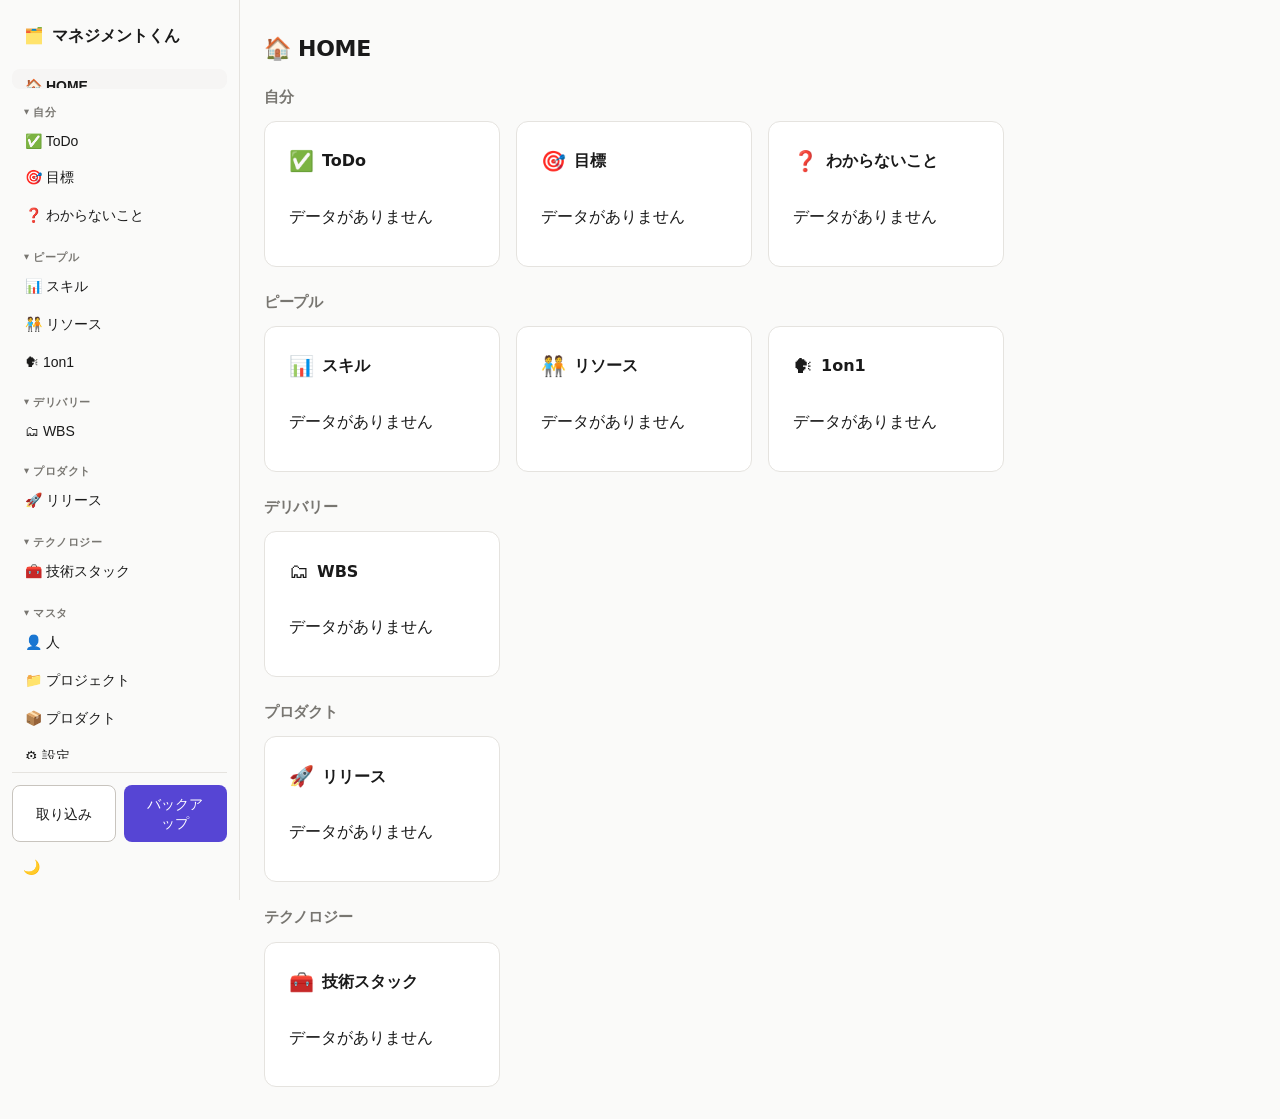
==== index.html @ 67e4baac "[product] リリース／ロードマップ台帳モジュールを追加する（Issue #84） - modules/releases（logic/view 分割）: Product マスタと紐づくリリース履" ====
<!DOCTYPE html>
<html lang="ja">
<head>
<meta charset="UTF-8">
<meta name="viewport" content="width=device-width, initial-scale=1.0">
<title>マネジメントくん</title>
<link rel="stylesheet" href="shared/design.css">
</head>
<body>

<!-- サイドバー構成（Issue #34）。ゾーン見出し＋配下モジュールを縦積みし、モジュール増加に
     縦方向で耐える。狭幅（≤768px）ではサイドバーをドロワー化し、topbar のメニューで開閉する。 -->
<div class="mk-app">
  <div class="mk-sidebar-overlay" id="mk-sidebar-overlay"></div>
  <aside class="mk-sidebar" id="mk-sidebar">
    <div class="mk-brand"><span class="mk-logo">🗂️</span>マネジメントくん</div>
    <nav class="mk-nav" id="mk-nav"></nav>
    <div class="mk-actions">
      <div class="mk-actions-data">
        <button class="btn btn-secondary" id="btn-import">取り込み</button>
        <button class="btn btn-primary" id="btn-export">バックアップ</button>
      </div>
      <button class="btn btn-ghost" id="btn-theme" title="テーマ切替">🌙</button>
    </div>
  </aside>
  <div class="mk-content">
    <header class="mk-topbar">
      <button class="mk-hamburger" id="btn-menu" aria-label="メニュー" aria-expanded="false">☰</button>
      <div class="mk-brand"><span class="mk-logo">🗂️</span>マネジメントくん</div>
    </header>
    <main class="mk-main" id="mk-main"></main>
  </div>
</div>

<!-- 配布プロファイル（マネージャ用・全部入り）。どのゾーン/モジュールを積むかを宣言する。
     シェル（shared/shell.js）は window.MK_CONFIG を読んで描画するため、エントリを足しても
     シェル本体の改修は不要（spec §1.5）。 -->
<script>
window.MK_CONFIG = {
  profile: "manager",
  // スコープ次元（§3.7）: 「その中に入って作業する対象」になれるマスタを宣言的に列挙する。
  // コードは "project" を決め打ちしない（§3.7.6 / CONVENTIONS §3）。
  dimensions: [
    { dim: "project", label: "プロジェクト", master: "projects" },
    // Product 次元（Issue #54）。master は既存の products マスタ（shared/products.js）に
    // 汎用解決される。scoped モジュールは追加時に実体化する（YAGNI・§3.7.6）。
    { dim: "product", label: "プロダクト", master: "products" },
  ],
  zones: [
    { label: "自分", modules: ["todo", "goals", "questions"] },
    { label: "ピープル", modules: ["skills", "resource", "oneonone"] },
    { label: "デリバリー", modules: ["wbs"] },
    { label: "プロダクト", modules: ["releases"] },
    { label: "テクノロジー", modules: ["techstack"] },
  ],
  // マスタ（人・プロジェクト）はゾーン配下ではなく、settings と同列の「シェルレベル管理
  // グループ」として独立させる（spec §3.6 / Issue #46）。プロジェクトは wbs だけでなく
  // workload からも参照される横断マスタ（§4.6）のため、特定ゾーンの持ち物にしない。
  masters: [
    { view: "master-people", label: "👤 人" },
    { view: "master-projects", label: "📁 プロジェクト" },
    { view: "master-products", label: "📦 プロダクト" },
  ],
};
</script>

<!-- 共有資産（classic script・window.MK 名前空間。spec §3.3） -->
<script src="shared/core.js"></script>
<script src="shared/store.js"></script>
<script src="shared/scope.js"></script>
<script src="shared/io.js"></script>
<script src="shared/people.js"></script>
<script src="shared/projects.js"></script>
<script src="shared/products.js"></script>
<script src="shared/allocations.js"></script>
<script src="shared/demands.js"></script>
<script src="shared/ui.js"></script>
<script src="shared/sample.js"></script>
<!-- モジュール（logic → view の順で読み込む。CONVENTIONS §1） -->
<script src="modules/todo/logic.js"></script>
<script src="modules/todo/view.js"></script>
<script src="modules/goals/logic.js"></script>
<script src="modules/goals/view.js"></script>
<script src="modules/questions/logic.js"></script>
<script src="modules/questions/view.js"></script>
<script src="modules/wbs/logic.js"></script>
<script src="modules/wbs/view.js"></script>
<script src="modules/skills/logic.js"></script>
<script src="modules/skills/view.js"></script>
<script src="modules/workload/logic.js"></script>
<script src="modules/workload/view.js"></script>
<script src="modules/resource/logic.js"></script>
<script src="modules/resource/view.js"></script>
<script src="modules/oneonone/logic.js"></script>
<script src="modules/oneonone/view.js"></script>
<script src="modules/techstack/logic.js"></script>
<script src="modules/techstack/view.js"></script>
<script src="modules/releases/logic.js"></script>
<script src="modules/releases/view.js"></script>

<!-- シェル（ブートストラップ・ルーター。プロファイル非依存） -->
<script src="shared/shell.js"></script>
</body>
</html>
---- shared/design.css ----
/* マネジメントくん 共通デザイン — DESIGN.md（Notion風）トークン + コンポーネント spec §6 */

:root {
  /* Brand & Primary */
  --color-primary: #5645d4;
  --color-primary-pressed: #4534b3;
  --color-on-primary: #ffffff;
  --color-brand-navy: #0a1530;
  --color-link-blue: #0075de;

  /* Card tints */
  --tint-peach: #ffe8d4;
  --tint-rose: #fde0ec;
  --tint-mint: #d9f3e1;
  --tint-lavender: #e6e0f5;
  --tint-sky: #dcecfa;
  --tint-yellow: #fef7d6;

  /* Surface */
  --color-canvas: #ffffff;
  --color-surface: #f6f5f4;
  --color-surface-soft: #fafaf9;
  --color-hairline: #e5e3df;
  --color-hairline-strong: #c8c4be;

  /* Text */
  --color-ink-deep: #000000;
  --color-ink: #1a1a1a;
  --color-charcoal: #37352f;
  --color-slate: #5d5b54;
  --color-steel: #787671;
  --color-muted: #bbb8b1;

  /* Semantic */
  --color-success: #1aae39;
  --color-warning: #dd5b00;
  --color-error: #e03131;

  /* Rounded */
  --rounded-sm: 6px;
  --rounded-md: 8px;
  --rounded-lg: 12px;
  --rounded-full: 9999px;

  /* Spacing */
  --space-xxs: 4px;
  --space-xs: 8px;
  --space-sm: 12px;
  --space-md: 16px;
  --space-lg: 20px;
  --space-xl: 24px;
  --space-xxl: 32px;

  /* Font: 外部依存ゼロのためシステムスタックで代替（spec §6.2） */
  --font-sans: Inter, -apple-system, system-ui, "Segoe UI", "Hiragino Kaku Gothic ProN", Meiryo, sans-serif;
}

* { box-sizing: border-box; }

body {
  margin: 0;
  font-family: var(--font-sans);
  font-size: 16px;
  line-height: 1.55;
  color: var(--color-ink);
  background: var(--color-surface-soft);
}

h1, h2, h3, h4 { font-weight: 600; letter-spacing: -0.3px; color: var(--color-ink); }
h3 { font-size: 18px; margin: 0; }
a { color: var(--color-link-blue); }

/* ---- レイアウト（サイドバー構成。Issue #34）---- */
.mk-app { display: flex; align-items: flex-start; min-height: 100vh; }
.mk-brand { font-weight: 600; font-size: 16px; white-space: nowrap; }
.mk-brand .mk-logo { margin-right: var(--space-xs); }

/* サイドバー: ブランド → ナビ（縦積み・伸縮） → アクション（下部固定）。デスクトップは常時表示。 */
.mk-sidebar {
  position: sticky; top: 0; z-index: 20; flex: 0 0 240px; width: 240px;
  height: 100vh; overflow-y: auto;
  display: flex; flex-direction: column; gap: var(--space-sm);
  padding: var(--space-md) var(--space-sm);
  background: var(--color-surface-soft);
  border-right: 1px solid var(--color-hairline);
}
.mk-sidebar > .mk-brand { padding: var(--space-xs) var(--space-sm); }
.mk-nav { display: flex; flex-direction: column; gap: 2px; flex: 1; min-height: 0; }
.mk-nav-item {
  display: block; width: 100%; text-align: left;
  font-size: 14px; color: var(--color-ink); background: transparent;
  border: 1px solid transparent; border-radius: var(--rounded-md);
  padding: 8px 12px; cursor: pointer; white-space: nowrap;
  overflow: hidden; text-overflow: ellipsis;
}
.mk-nav-item:hover { background: var(--color-surface); }
.mk-nav-item.active { background: var(--color-surface); font-weight: 600; }
/* ゾーン見出し（折りたたみトグル） */
.mk-nav-group-wrap { margin-top: var(--space-xs); }
.mk-nav-group {
  display: flex; align-items: center; gap: var(--space-xxs); width: 100%;
  padding: 6px var(--space-sm) 4px; background: transparent; border: none; cursor: pointer;
  font-size: 11px; font-weight: 700; letter-spacing: .04em; color: var(--color-steel);
  text-transform: uppercase;
}
.mk-nav-caret { font-size: 9px; transform: rotate(90deg); transition: transform .15s; }
.mk-nav-group.collapsed .mk-nav-caret { transform: rotate(0); }
.mk-nav-group-label { flex: 1; text-align: left; }
.mk-nav-list { display: flex; flex-direction: column; gap: 2px; }
/* フッター: データ操作（取り込み/バックアップ）を等幅ペアの1行に、テーマ切替を別行の小ボタンに分離 */
.mk-actions { display: flex; flex-direction: column; gap: var(--space-xs); padding-top: var(--space-sm); border-top: 1px solid var(--color-hairline); }
.mk-actions-data { display: flex; gap: var(--space-xs); }
.mk-actions-data .btn { flex: 1 1 0; min-width: 0; }
.mk-actions > #btn-theme { align-self: flex-start; }

/* コンテンツ側: モバイル用 topbar（デスクトップでは隠す）＋ メイン。 */
.mk-content { flex: 1; min-width: 0; display: flex; flex-direction: column; }
.mk-topbar { display: none; align-items: center; gap: var(--space-sm); position: sticky; top: 0; z-index: 15; min-height: 56px; padding: var(--space-xs) var(--space-md); background: var(--color-canvas); border-bottom: 1px solid var(--color-hairline); }
.mk-hamburger { font-size: 20px; line-height: 1; padding: 6px 10px; background: transparent; border: 1px solid var(--color-hairline); border-radius: var(--rounded-md); color: var(--color-ink); cursor: pointer; }
.mk-sidebar-overlay { display: none; }
.mk-main { width: 100%; max-width: 1100px; margin: 0 auto; padding: var(--space-xxl) var(--space-xl); }

/* 縦リズム（余白のインライン直書きの代わりに使う。CONVENTIONS §2.1） */
.mk-stack > * + * { margin-top: var(--space-lg); }
/* カード内の小見出しは先頭以外に上余白（密着防止） */
.card > h3 { margin: 0; }
.card > h3:not(:first-child) { margin-top: var(--space-xl); }
.card > .sub + * { margin-top: var(--space-sm); }

/* レスポンシブ（375 / 768 / 1280 基準。ブレークポイントはここに集約） */
@media (max-width: 768px) {
  /* サイドバーをオフキャンバスのドロワー化し、topbar のメニューで開閉する（Issue #34） */
  .mk-topbar { display: flex; }
  .mk-sidebar {
    position: fixed; left: 0; top: 0; z-index: 40; width: 260px; flex-basis: 260px;
    transform: translateX(-100%); transition: transform .2s ease;
    box-shadow: rgba(15,15,15,.16) 0 16px 48px -8px;
  }
  body.mk-nav-open .mk-sidebar { transform: translateX(0); }
  body.mk-nav-open .mk-sidebar-overlay { display: block; position: fixed; inset: 0; z-index: 30; background: rgba(15,15,15,.35); }
  .mk-brand { font-size: 14px; }
  .mk-actions .btn { padding: 8px 10px; font-size: 13px; }
  .mk-main { padding: var(--space-lg) var(--space-md); }
}

/* ---- ボタン（8px角丸・ピル不可）---- */
.btn {
  font-family: inherit; font-size: 14px; font-weight: 500; line-height: 1.3;
  padding: 9px 16px; border-radius: var(--rounded-md);
  border: 1px solid transparent; cursor: pointer; background: transparent;
}
.btn-primary { background: var(--color-primary); color: var(--color-on-primary); }
.btn-primary:hover { background: var(--color-primary-pressed); }
.btn-secondary { border-color: var(--color-hairline-strong); color: var(--color-ink); background: var(--color-canvas); }
.btn-ghost { color: var(--color-ink); padding: 7px 10px; border-radius: var(--rounded-sm); }
.btn-ghost:hover { background: var(--color-surface); }
.btn-danger { color: var(--color-error); border-color: var(--color-hairline-strong); background: var(--color-canvas); }
.btn:disabled { background: var(--color-hairline); color: var(--color-muted); cursor: default; }

/* ---- pill タブ ---- */
.pill-tab {
  font-size: 14px; font-weight: 500; color: var(--color-steel);
  background: transparent; border: 1px solid var(--color-hairline);
  border-radius: var(--rounded-full); padding: 6px 14px; cursor: pointer;
  white-space: nowrap; flex: 0 0 auto;
}
.pill-tab.active { background: var(--color-ink-deep); color: var(--color-on-primary); border-color: var(--color-ink-deep); }

/* ---- カード ---- */
.card {
  background: var(--color-canvas); border: 1px solid var(--color-hairline);
  border-radius: var(--rounded-lg); padding: var(--space-xl);
}

/* ---- 入力 ---- */
.text-input, select.text-input, textarea.text-input {
  width: 100%; font-family: inherit; font-size: 16px; color: var(--color-ink);
  background: var(--color-canvas); border: 1px solid var(--color-hairline-strong);
  border-radius: var(--rounded-md); padding: 10px 12px; min-height: 44px;
}
.text-input:focus { outline: none; border: 2px solid var(--color-primary); padding: 9px 11px; }
textarea.text-input { min-height: 80px; resize: vertical; }
.field { margin-bottom: var(--space-md); }
.field label { display: block; font-size: 13px; font-weight: 600; color: var(--color-slate); margin-bottom: var(--space-xxs); }

/* ---- バッジ ---- */
.badge {
  display: inline-block; font-size: 12px; font-weight: 600;
  border-radius: var(--rounded-full); padding: 2px 9px;
}
.badge-count { background: var(--color-surface); color: var(--color-steel); }
.badge-purple { background: var(--color-primary); color: var(--color-on-primary); }
.chip {
  display: inline-block; font-size: 12px; padding: 2px 8px; border-radius: var(--rounded-sm);
  background: var(--tint-lavender); color: var(--color-charcoal); margin-right: 4px;
}

/* ---- トースト ---- */
.mk-toasts { position: fixed; right: var(--space-xl); bottom: var(--space-xl); z-index: 1000; display: flex; flex-direction: column; gap: var(--space-xs); }
.mk-toast { background: var(--color-ink); color: #fff; padding: 10px 16px; border-radius: var(--rounded-md); font-size: 14px; opacity: 0; transform: translateY(8px); transition: all .25s; box-shadow: rgba(15,15,15,.16) 0 8px 24px -6px; }
.mk-toast.show { opacity: 1; transform: translateY(0); }
.mk-toast.error { background: var(--color-error); }
.mk-toast.success { background: var(--color-success); }

/* ---- モーダル ---- */
.mk-modal-overlay { position: fixed; inset: 0; background: rgba(15,15,15,.35); display: flex; align-items: center; justify-content: center; z-index: 500; padding: var(--space-md); }
.mk-modal { background: var(--color-canvas); border-radius: var(--rounded-lg); width: 100%; max-width: 520px; max-height: 90vh; overflow: auto; box-shadow: rgba(15,15,15,.16) 0 16px 48px -8px; }
.mk-modal-head { padding: var(--space-lg) var(--space-xl); border-bottom: 1px solid var(--color-hairline); }
.mk-modal-body { padding: var(--space-xl); }
.mk-modal-foot { padding: var(--space-md) var(--space-xl); border-top: 1px solid var(--color-hairline); display: flex; justify-content: flex-end; gap: var(--space-xs); }

/* ---- リスト/テーブル汎用 ---- */
.mk-list { list-style: none; margin: 0; padding: 0; }
.mk-row { display: flex; align-items: center; gap: var(--space-sm); padding: var(--space-sm) var(--space-md); border-bottom: 1px solid var(--color-hairline); background: var(--color-canvas); }
.mk-row:hover { background: var(--color-surface-soft); }
.mk-row .grow { flex: 1; min-width: 0; }
.mk-row .sub { font-size: 13px; color: var(--color-steel); }
.mk-muted { color: var(--color-muted); }
.mk-section-title { font-size: 22px; font-weight: 600; margin: 0 0 var(--space-lg); }
.mk-toolbar { display: flex; gap: var(--space-xs); align-items: center; flex-wrap: wrap; margin-bottom: var(--space-lg); }
.mk-empty { color: var(--color-steel); padding: var(--space-xxl); text-align: center; }
.mk-done { text-decoration: line-through; color: var(--color-muted); }

/* ---- スコープ次元スイッチャ（spec §3.7）---- */
.mk-scope-bar { display: flex; gap: var(--space-sm); align-items: center; flex-wrap: wrap; margin-bottom: var(--space-lg); }
.mk-scope-label { font-size: 11px; font-weight: 700; color: var(--color-steel); text-transform: uppercase; letter-spacing: .04em; }
.mk-scope-current { font-size: 15px; font-weight: 600; }
.mk-scope-select { max-width: 300px; }
.mk-scope-empty { text-align: center; }
.mk-scope-empty .btn { margin-top: var(--space-md); }

/* ---- HOME ダッシュボード（spec §3.6）---- */
.mk-home-zone { font-size: 15px; font-weight: 600; color: var(--color-steel); margin: var(--space-xl) 0 var(--space-sm); }
.mk-home-zone:first-of-type { margin-top: var(--space-sm); }
.mk-home-grid { display: grid; grid-template-columns: repeat(auto-fill, minmax(220px, 1fr)); gap: var(--space-md); }
.mk-home-card { cursor: pointer; transition: border-color .15s, box-shadow .15s; }
.mk-home-card:hover { border-color: var(--color-primary); box-shadow: rgba(15,15,15,.08) 0 4px 16px -6px; }
.mk-home-card:focus-visible { outline: 2px solid var(--color-primary); outline-offset: 2px; }
.mk-home-card-head { display: flex; align-items: center; gap: var(--space-xs); margin-bottom: var(--space-md); }
.mk-home-icon { font-size: 20px; }
.mk-home-title { font-size: 16px; font-weight: 600; }
.mk-home-stats { display: flex; flex-wrap: wrap; }
.mk-home-stats .mk-stat .num { font-size: 26px; }
.mk-home-empty { padding: var(--space-sm) 0; }

/* ---- ダークモード（spec §6.2。DESIGN.md 未定義のため本アプリ独自の派生配色）---- */
[data-theme="dark"] {
  --color-canvas: #1f1f1f;
  --color-surface: #2a2a2a;
  --color-surface-soft: #191919;
  --color-hairline: #383838;
  --color-hairline-strong: #4d4d4d;
  --color-ink: #e8e8e6;
  --color-charcoal: #d6d4cf;
  --color-slate: #b4b1a9;
  --color-steel: #94918a;
  --color-muted: #6e6c67;
  --color-primary: #7b6cf0;
  --color-primary-pressed: #6857e6;
  --color-link-blue: #69b0ff;
}
[data-theme="dark"] body { background: var(--color-surface-soft); }
/* ink-deep(#000) を背景に使う箇所はダークだと沈むので明色へ反転 */
[data-theme="dark"] .pill-tab.active { background: #e8e8e6; color: #1f1f1f; border-color: #e8e8e6; }
/* 淡色チップは文字色（charcoal=明色）と衝突するためダーク用に上書き */
[data-theme="dark"] .chip { background: #332f4a; color: #d8d0f5; }

/* ---- 進捗バー（汎用）---- */
.progress { height: 8px; background: var(--color-hairline); border-radius: var(--rounded-full); overflow: hidden; }
.progress > i { display: block; height: 100%; background: var(--color-primary); border-radius: var(--rounded-full); transition: width .25s; }

/* ---- goals: ロードマップ ---- */
.mk-goals-layout { display: flex; gap: var(--space-xl); align-items: flex-start; flex-wrap: wrap; }
.mk-goals-side { width: 260px; flex: 0 0 260px; display: flex; flex-direction: column; gap: var(--space-xs); }
.mk-goals-main { flex: 1; min-width: 280px; }
.mk-goal-item { padding: var(--space-sm) var(--space-md); border: 1px solid var(--color-hairline); border-radius: var(--rounded-md); cursor: pointer; background: var(--color-canvas); }
.mk-goal-item.active { border-color: var(--color-primary); box-shadow: 0 0 0 1px var(--color-primary); }
.mk-goal-item .sub { font-size: 12px; color: var(--color-steel); }
.mk-step { display: flex; gap: var(--space-sm); align-items: flex-start; padding: var(--space-sm) 0; border-bottom: 1px solid var(--color-hairline); }
.mk-step-dot { width: 26px; height: 26px; border-radius: var(--rounded-full); border: 2px solid var(--color-hairline-strong); flex: 0 0 26px; display: flex; align-items: center; justify-content: center; font-size: 13px; color: var(--color-on-primary); background: var(--color-canvas); cursor: pointer; }
.mk-step.done .mk-step-dot { background: var(--color-success); border-color: var(--color-success); }
.mk-step.current .mk-step-dot { border-color: var(--color-primary); }
.mk-here { font-size: 11px; font-weight: 700; color: var(--color-primary); margin-left: var(--space-xs); }
.mk-goal-done-banner { background: var(--tint-mint); color: var(--color-charcoal); border-radius: var(--rounded-md); padding: var(--space-sm) var(--space-md); margin-bottom: var(--space-md); font-weight: 600; }
[data-theme="dark"] .mk-goal-done-banner { background: #1f3b2a; color: #bdf0cf; }

/* 階段UI（目標=頂上を上・スタートを下、完了ステップが積み上がる。Issue #13） */
.mk-staircase { display: flex; flex-direction: column; gap: var(--space-xs); padding: var(--space-sm) 0; }
.mk-summit { display: flex; align-items: center; gap: var(--space-sm); padding: var(--space-sm) var(--space-md); font-weight: 700; color: var(--color-ink); }
.mk-summit-flag { font-size: 18px; }
.mk-summit.reached { color: var(--color-success); }
.mk-stair { display: flex; gap: var(--space-sm); align-items: center; padding: var(--space-sm) var(--space-md); border: 1px solid var(--color-hairline); border-radius: var(--rounded-md); background: var(--color-canvas); }
.mk-stair.done { background: var(--tint-mint); border-color: var(--color-success); }
.mk-stair.current { border-color: var(--color-primary); box-shadow: 0 0 0 1px var(--color-primary); }
.mk-stair.done .mk-step-dot { background: var(--color-success); border-color: var(--color-success); }
.mk-stair.current .mk-step-dot { border-color: var(--color-primary); }
[data-theme="dark"] .mk-stair.done { background: #1f3b2a; border-color: var(--color-success); }
.mk-stat { display: inline-block; margin-right: var(--space-xxl); }
.mk-stat .num { font-size: 32px; font-weight: 700; }
.mk-stat .lbl { font-size: 13px; color: var(--color-steel); }

/* ---- wbs: テーブル + ガント ---- */
.wbs-wrap { display: flex; flex-direction: column; border: 1px solid var(--color-hairline); border-radius: var(--rounded-lg); overflow: hidden; background: var(--color-canvas); }
.wbs-table { overflow: auto; max-height: 44vh; }
.wbs-gantt { overflow: auto; max-height: 40vh; border-top: 1px solid var(--color-hairline); }
.wbs-grid { border-collapse: collapse; font-size: 13px; width: 100%; min-width: 780px; }
.wbs-grid th, .wbs-grid td { border-bottom: 1px solid var(--color-hairline); padding: 0 8px; height: 34px; white-space: nowrap; }
.wbs-grid td:nth-child(2), .wbs-grid th:nth-child(2) { width: 99%; } /* タスク名列が余白を吸収 */
.wbs-grid th { position: sticky; top: 0; background: var(--color-surface); color: var(--color-slate); font-weight: 600; z-index: 1; text-align: left; }
.wbs-grid input.cell, .wbs-grid select.cell { font-family: inherit; font-size: 13px; border: 1px solid transparent; background: transparent; color: var(--color-ink); padding: 3px 4px; border-radius: var(--rounded-sm); min-height: 0; }
.wbs-grid input.cell:focus, .wbs-grid select.cell:focus { outline: none; border-color: var(--color-primary); background: var(--color-canvas); }
.wbs-grid .summary { color: var(--color-steel); }
.wbs-name { display: flex; align-items: center; gap: 4px; width: 100%; }
.wbs-name input.cell { flex: 1; min-width: 120px; width: auto; }
.wbs-toggle { width: 16px; flex: 0 0 16px; cursor: pointer; color: var(--color-steel); text-align: center; }
.wbs-ops button { padding: 2px 6px; font-size: 14px; line-height: 1.2; }
.wbs-ops-menu { position: fixed; z-index: 600; background: var(--color-canvas); border: 1px solid var(--color-hairline); border-radius: var(--rounded-md); box-shadow: rgba(15,15,15,.16) 0 8px 24px -6px; padding: 4px; min-width: 156px; }
.wbs-ops-item { display: block; width: 100%; text-align: left; background: transparent; border: none; color: var(--color-ink); font-family: inherit; font-size: 13px; padding: 7px 10px; border-radius: var(--rounded-sm); cursor: pointer; }
.wbs-ops-item:hover { background: var(--color-surface); }
.wbs-ops-item.danger { color: var(--color-error); }
.wbs-num { color: var(--color-steel); font-variant-numeric: tabular-nums; }
.wbs-dep-chip { display: inline-block; font-size: 11px; padding: 0 5px; border-radius: var(--rounded-sm); background: var(--tint-sky); color: var(--color-charcoal); cursor: pointer; margin-right: 3px; }
[data-theme="dark"] .wbs-dep-chip { background: #1f3147; color: #bcd6f5; }
.wbs-gantt-head { height: 34px; }

/* ---- skills: マトリクス / ヒートマップ ---- */
.mk-matrix-wrap { overflow: auto; max-height: 64vh; border: 1px solid var(--color-hairline); border-radius: var(--rounded-lg); background: var(--color-canvas); }
.mk-matrix { border-collapse: collapse; font-size: 13px; }
.mk-matrix th, .mk-matrix td { border: 1px solid var(--color-hairline); padding: 4px 8px; text-align: center; white-space: nowrap; height: 32px; }
.mk-matrix th { position: sticky; top: 0; background: var(--color-surface); color: var(--color-slate); z-index: 2; }
.mk-matrix .rowhead { text-align: left; position: sticky; left: 0; background: var(--color-canvas); z-index: 4; max-width: 260px; overflow: hidden; text-overflow: ellipsis; }
.mk-matrix th.rowhead { z-index: 5; }
.mk-matrix .domain-row td { background: var(--color-surface); color: var(--color-slate); font-weight: 600; text-align: left; }
.mk-matrix .core .rowhead { font-weight: 600; }
.mk-matrix .core .rowhead::before { content: "★ "; color: var(--color-primary); }
.mk-heat { font-variant-numeric: tabular-nums; }
/* 紐づけ（評価入力）セル ＝ 1クリックで設定する 1〜5／対象外 のセグメント */
.mk-matrix td.mk-rate-td { padding: 2px; }
.mk-rate2 { display: inline-flex; align-items: stretch; }
.mk-seg { min-width: 22px; height: 30px; padding: 0 3px; border: 1px solid var(--color-hairline); border-left-width: 0; background: var(--color-canvas); color: var(--color-slate); font: inherit; font-size: 12px; font-weight: 600; font-variant-numeric: tabular-nums; cursor: pointer; }
.mk-rate2 .mk-seg:first-child { border-left-width: 1px; border-top-left-radius: var(--rounded-sm); border-bottom-left-radius: var(--rounded-sm); }
.mk-rate2 .mk-seg:last-child { border-top-right-radius: var(--rounded-sm); border-bottom-right-radius: var(--rounded-sm); }
.mk-seg:hover, .mk-seg:focus-visible { position: relative; z-index: 1; border-color: var(--color-primary); color: var(--color-ink); outline: none; }
/* 選択状態のフォールバック（inline の heatStyle に依存せず選択を示す。低レベルの薄い配色でも判別可能に） */
.mk-seg.is-sel { font-weight: 700; box-shadow: inset 0 0 0 1px var(--color-primary); }
.mk-seg-na { min-width: 42px; font-size: 11px; font-weight: 500; }
.skill-list-item { display: flex; align-items: center; gap: var(--space-sm); padding: var(--space-xs) var(--space-md); border-bottom: 1px solid var(--color-hairline); }
.skill-list-item .grow { flex: 1; min-width: 0; }
.skill-domain-head { font-weight: 600; color: var(--color-slate); padding: var(--space-sm) var(--space-md); background: var(--color-surface); border-bottom: 1px solid var(--color-hairline); }
.gap-ok { color: var(--color-success); }
.gap-short { color: var(--color-error); }
.mk-barline { margin: 8px 0; }

/* ---- workload: 負荷 ---- */
.wl-member { padding: var(--space-md) 0; border-bottom: 1px solid var(--color-hairline); }
.wl-member:last-child { border-bottom: none; }
.wl-head { display: flex; align-items: center; gap: var(--space-sm); flex-wrap: wrap; }
.wl-dot { width: 12px; height: 12px; border-radius: var(--rounded-full); flex: 0 0 12px; }
.wl-name { font-weight: 600; }
.wl-strip { display: flex; gap: 1px; margin-top: 6px; }
.wl-week { flex: 0 0 16px; height: 22px; border-radius: 2px; background: var(--color-surface); }
.wl-week.today { outline: 2px solid var(--color-primary); outline-offset: -1px; }
.wl-badge { font-size: 12px; font-weight: 600; padding: 2px 9px; border-radius: var(--rounded-full); }
.wl-over { background: var(--color-error); color: #fff; }
.wl-under { background: var(--color-warning); color: #fff; }
.wl-ok { background: var(--color-success); color: #fff; }
.wl-peak { font-size: 12px; color: var(--color-steel); }
.wl-peak.hot { color: var(--color-error); font-weight: 600; }
.wl-name.today { text-decoration: underline; text-decoration-color: var(--color-primary); text-underline-offset: 3px; }

/* ---- resource: 月次の供給とキャパ（Issue #52）---- */
.mk-month-list { display: flex; flex-direction: column; }
.mk-month-row { padding: var(--space-sm) 0; border-bottom: 1px solid var(--color-hairline); }
.mk-month-row:last-child { border-bottom: none; }
.mk-month-bar { position: relative; height: 10px; margin-top: 6px; border-radius: var(--rounded-full); background: var(--color-surface); overflow: hidden; }
.mk-month-fill { height: 100%; background: rgba(86, 69, 212, 0.55); border-radius: var(--rounded-full); }
.mk-month-fill.tight { background: var(--color-warning); }
.mk-month-fill.over { background: var(--color-error); }
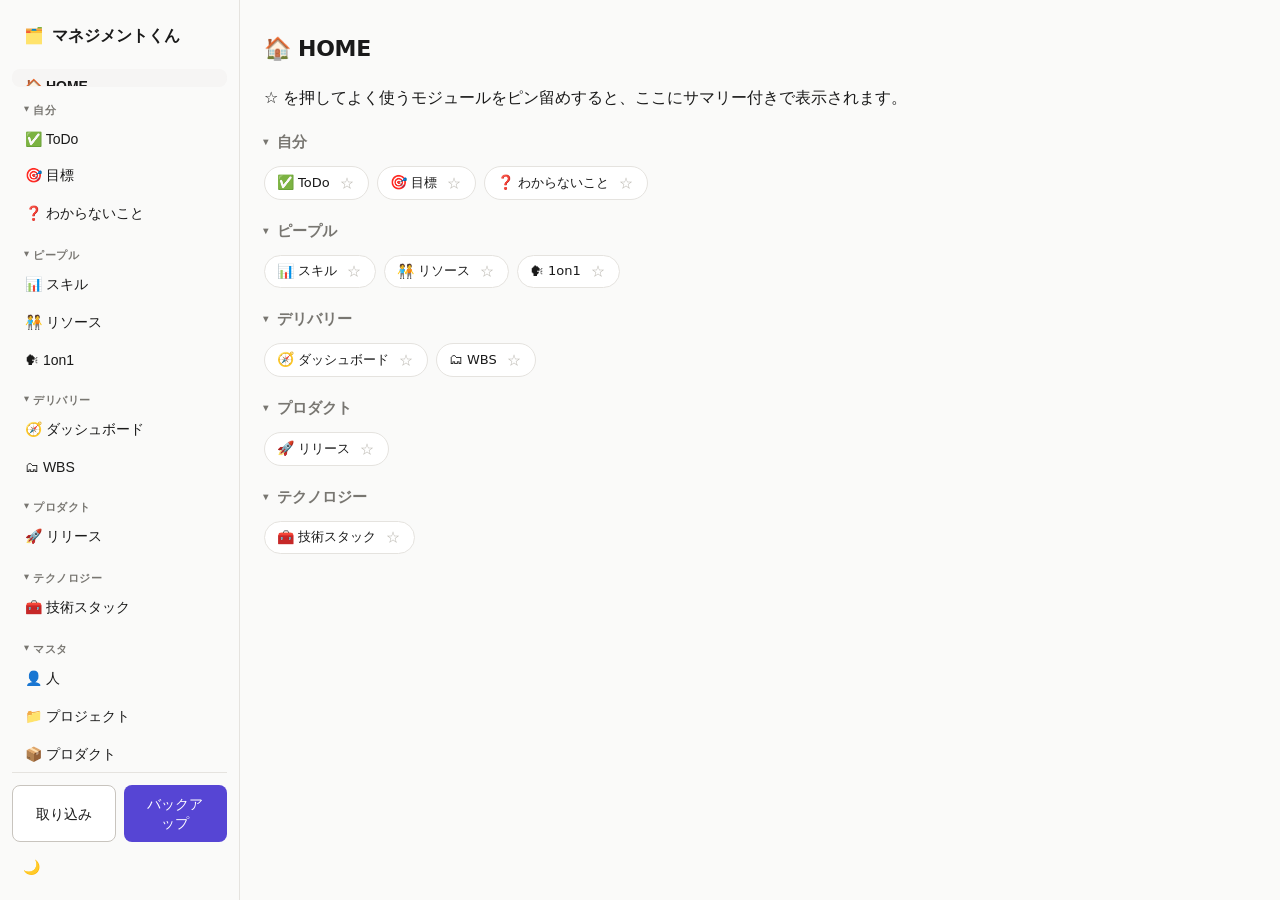
==== commit ed4635f5: "[delivery] プロジェクト単位の横断ダッシュボードを追加する（Issue #78） spec.md §9.2 / §14 で Phase 2 に置いていた「プロジェクト・ダッシュボード （横断" ====
--- a/index.html
+++ b/index.html
@@ -49,7 +49,7 @@
   zones: [
     { label: "自分", modules: ["todo", "goals", "questions"] },
     { label: "ピープル", modules: ["skills", "resource", "oneonone"] },
-    { label: "デリバリー", modules: ["wbs"] },
+    { label: "デリバリー", modules: ["dashboard", "wbs"] },
     { label: "プロダクト", modules: ["releases"] },
     { label: "テクノロジー", modules: ["techstack"] },
   ],
@@ -83,6 +83,8 @@
 <script src="modules/goals/view.js"></script>
 <script src="modules/questions/logic.js"></script>
 <script src="modules/questions/view.js"></script>
+<script src="modules/dashboard/logic.js"></script>
+<script src="modules/dashboard/view.js"></script>
 <script src="modules/wbs/logic.js"></script>
 <script src="modules/wbs/view.js"></script>
 <script src="modules/skills/logic.js"></script>
--- a/shared/design.css
+++ b/shared/design.css
@@ -194,6 +194,8 @@
   display: inline-block; font-size: 12px; padding: 2px 8px; border-radius: var(--rounded-sm);
   background: var(--tint-lavender); color: var(--color-charcoal); margin-right: 4px;
 }
+.chip-warn { background: var(--color-warning); color: #fff; }
+.chip-danger { background: var(--color-error); color: #fff; }
 
 /* ---- トースト ---- */
 .mk-toasts { position: fixed; right: var(--space-xl); bottom: var(--space-xl); z-index: 1000; display: flex; flex-direction: column; gap: var(--space-xs); }
@@ -229,7 +231,7 @@
 .mk-scope-empty { text-align: center; }
 .mk-scope-empty .btn { margin-top: var(--space-md); }
 
-/* ---- HOME ダッシュボード（spec §3.6）---- */
+/* ---- HOME ダッシュボード（spec §3.6 / Issue #100）---- */
 .mk-home-zone { font-size: 15px; font-weight: 600; color: var(--color-steel); margin: var(--space-xl) 0 var(--space-sm); }
 .mk-home-zone:first-of-type { margin-top: var(--space-sm); }
 .mk-home-grid { display: grid; grid-template-columns: repeat(auto-fill, minmax(220px, 1fr)); gap: var(--space-md); }
@@ -242,6 +244,59 @@
 .mk-home-stats { display: flex; flex-wrap: wrap; }
 .mk-home-stats .mk-stat .num { font-size: 26px; }
 .mk-home-empty { padding: var(--space-sm) 0; }
+
+/* 「要対応」帯（Issue #102）。severity 別の色バッジ（既存 .chip-warn / .wl-badge と同パターン） */
+.mk-home-attention { display: flex; flex-wrap: wrap; gap: var(--space-xs); margin: var(--space-sm) 0 var(--space-xs); }
+.mk-home-attn {
+  display: inline-flex; align-items: center; gap: var(--space-xxs);
+  padding: 5px var(--space-sm); border: none; border-radius: var(--rounded-full);
+  font-size: 13px; font-weight: 600; cursor: pointer; transition: opacity .15s;
+}
+.mk-home-attn:hover { opacity: .85; }
+.mk-home-attn:focus-visible { outline: 2px solid var(--color-primary); outline-offset: 2px; }
+.mk-home-attn.error { background: var(--color-error); color: #fff; }
+.mk-home-attn.warn { background: var(--color-warning); color: #fff; }
+.mk-home-attn.info { background: var(--color-surface); color: var(--color-slate); }
+.mk-home-attn-icon { font-size: 14px; }
+
+/* ピン留めトグル（★/☆）。カード／チップ内の右端に置く */
+.mk-home-pin {
+  margin-left: auto; padding: 2px 6px; background: transparent; border: none;
+  font-size: 16px; line-height: 1; color: var(--color-muted); cursor: pointer;
+  border-radius: var(--rounded-sm);
+}
+.mk-home-pin:hover { color: var(--color-primary); background: var(--color-surface); }
+.mk-home-pin.pinned { color: var(--color-primary); }
+.mk-home-pin:focus-visible { outline: 2px solid var(--color-primary); outline-offset: 1px; }
+.mk-home-pin-hint { margin: var(--space-sm) 0 var(--space-xs); }
+
+/* ゾーン見出し（折りたたみトグル。ナビの .mk-nav-group と同型） */
+.mk-home-zone-toggle {
+  display: flex; align-items: center; gap: var(--space-xs); width: 100%;
+  margin: var(--space-lg) 0 var(--space-sm); padding: 2px 0;
+  background: transparent; border: none; cursor: pointer;
+  font-size: 15px; font-weight: 600; color: var(--color-steel);
+}
+.mk-home-zone-toggle:focus-visible { outline: 2px solid var(--color-primary); outline-offset: 2px; }
+.mk-home-caret { font-size: 10px; transform: rotate(90deg); transition: transform .15s; }
+.mk-home-zone-toggle.collapsed .mk-home-caret { transform: rotate(0); }
+.mk-home-zone-label { text-align: left; }
+
+/* ピンしていないモジュールの1行チップ */
+.mk-home-chips { display: flex; flex-wrap: wrap; gap: var(--space-xs); }
+.mk-home-chip {
+  display: inline-flex; align-items: center; gap: var(--space-xxs);
+  padding: 5px var(--space-xs) 5px var(--space-sm);
+  background: var(--color-canvas); border: 1px solid var(--color-hairline);
+  border-radius: var(--rounded-full); cursor: pointer; font-size: 13px;
+  transition: border-color .15s;
+}
+.mk-home-chip:hover { border-color: var(--color-primary); }
+.mk-home-chip:focus-visible { outline: 2px solid var(--color-primary); outline-offset: 2px; }
+.mk-home-chip-icon { font-size: 14px; }
+.mk-home-chip-title { font-weight: 500; color: var(--color-ink); }
+.mk-home-chip-stat { color: var(--color-steel); }
+.mk-home-chip .mk-home-pin { margin-left: 0; font-size: 14px; }
 
 /* ---- ダークモード（spec §6.2。DESIGN.md 未定義のため本アプリ独自の派生配色）---- */
 [data-theme="dark"] {
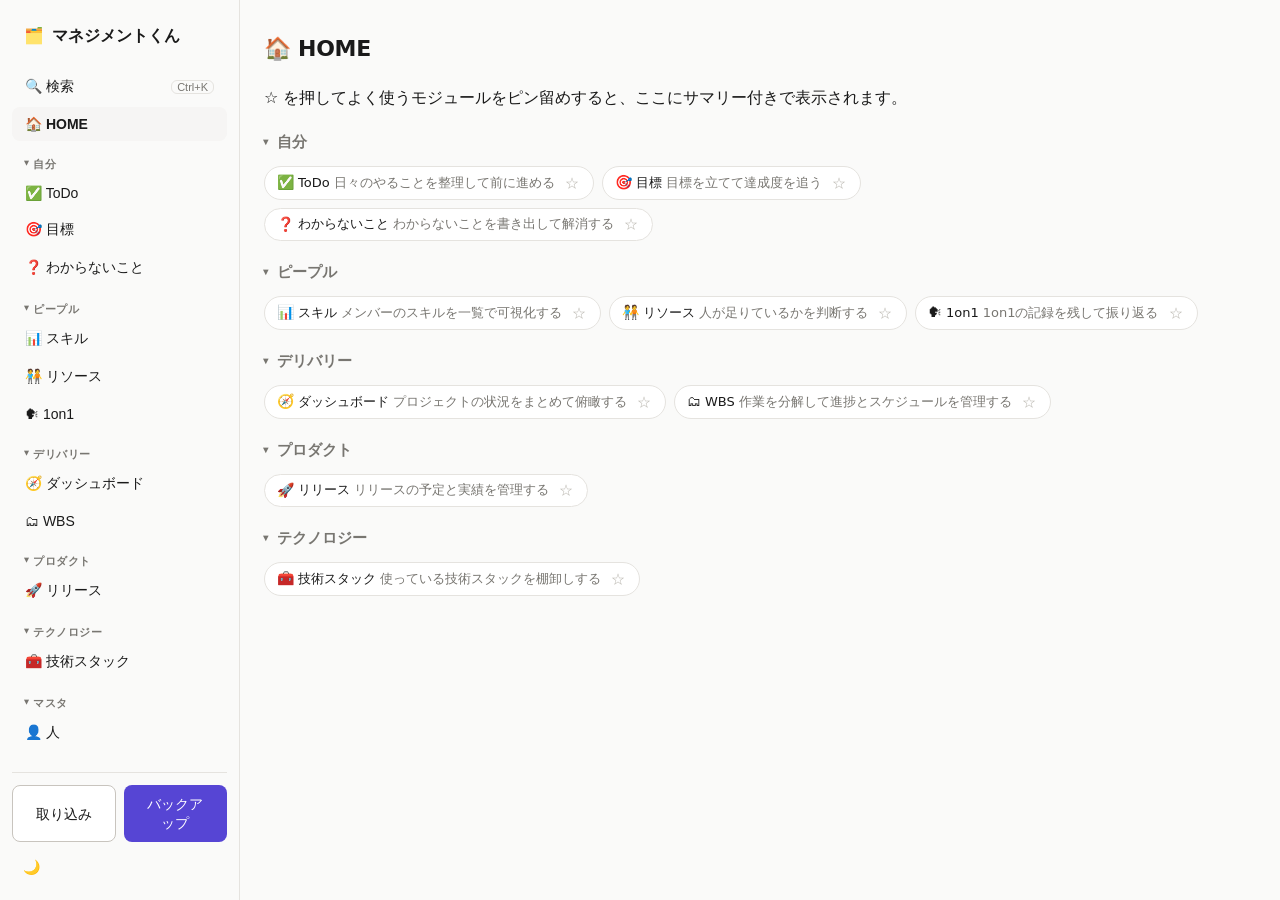
==== commit c08dbed6: "[core] グローバル検索（Ctrl+K コマンドパレット）を追加する モジュール横断のグローバル検索をシェルに追加する（Issue #82）。  - Ctrl+K / Cmd+K でパレットを開き" ====
--- a/index.html
+++ b/index.html
@@ -27,6 +27,7 @@
     <header class="mk-topbar">
       <button class="mk-hamburger" id="btn-menu" aria-label="メニュー" aria-expanded="false">☰</button>
       <div class="mk-brand"><span class="mk-logo">🗂️</span>マネジメントくん</div>
+      <button class="mk-topbar-search" id="btn-search" aria-label="検索（Ctrl+K）" title="検索（Ctrl+K）">🔍 <span class="mk-topbar-search-hint">Ctrl+K</span></button>
     </header>
     <main class="mk-main" id="mk-main"></main>
   </div>
@@ -72,6 +73,7 @@
 <script src="shared/people.js"></script>
 <script src="shared/projects.js"></script>
 <script src="shared/products.js"></script>
+<script src="shared/search.js"></script>
 <script src="shared/allocations.js"></script>
 <script src="shared/demands.js"></script>
 <script src="shared/ui.js"></script>
--- a/shared/design.css
+++ b/shared/design.css
@@ -3,6 +3,7 @@
 :root {
   /* Brand & Primary */
   --color-primary: #5645d4;
+  --color-primary-rgb: 86, 69, 212;
   --color-primary-pressed: #4534b3;
   --color-on-primary: #ffffff;
   --color-brand-navy: #0a1530;
@@ -75,17 +76,25 @@
 .mk-brand { font-weight: 600; font-size: 16px; white-space: nowrap; }
 .mk-brand .mk-logo { margin-right: var(--space-xs); }
 
-/* サイドバー: ブランド → ナビ（縦積み・伸縮） → アクション（下部固定）。デスクトップは常時表示。 */
+/* サイドバー: ブランド（上部固定） → ナビ（縦積み・スクロール） → アクション（下部固定）。デスクトップは常時表示。
+   問題: サイドバー全体を overflow:auto にすると、モジュールが増えて一覧があふれた際に下部の
+     アクションと重なる（Issue #34）。
+   解決: スクロールをサイドバー全体ではなく .mk-nav の内側だけで起こす（.mk-sidebar は overflow:hidden）。
+   効果: ブランドは上部・アクションは下部に固定され、はみ出すモジュール一覧だけがナビ内でスクロールする。 */
 .mk-sidebar {
   position: sticky; top: 0; z-index: 20; flex: 0 0 240px; width: 240px;
-  height: 100vh; overflow-y: auto;
+  height: 100vh; overflow: hidden;
   display: flex; flex-direction: column; gap: var(--space-sm);
   padding: var(--space-md) var(--space-sm);
   background: var(--color-surface-soft);
   border-right: 1px solid var(--color-hairline);
 }
 .mk-sidebar > .mk-brand { padding: var(--space-xs) var(--space-sm); }
-.mk-nav { display: flex; flex-direction: column; gap: 2px; flex: 1; min-height: 0; }
+/* モジュール一覧が縦にあふれたらここだけスクロールさせる（min-height:0 で flex 子の縮小を許可） */
+.mk-nav { display: flex; flex-direction: column; gap: 2px; flex: 1; min-height: 0; overflow-y: auto; }
+/* あふれたときは各項目を縮めず（flex-shrink:0）スクロールで逃がす。縮めると HOME 等の項目高が
+   潰れて文字が見切れる（flex 子は既定で flex-shrink:1）。 */
+.mk-nav > * { flex-shrink: 0; }
 .mk-nav-item {
   display: block; width: 100%; text-align: left;
   font-size: 14px; color: var(--color-ink); background: transparent;
@@ -211,6 +220,26 @@
 .mk-modal-body { padding: var(--space-xl); }
 .mk-modal-foot { padding: var(--space-md) var(--space-xl); border-top: 1px solid var(--color-hairline); display: flex; justify-content: flex-end; gap: var(--space-xs); }
 
+/* ---- グローバル検索（コマンドパレット。Issue #82） ---- */
+.mk-palette-overlay { position: fixed; inset: 0; background: rgba(15,15,15,.35); display: flex; align-items: flex-start; justify-content: center; z-index: 600; padding: 10vh var(--space-md) var(--space-md); }
+.mk-palette { background: var(--color-canvas); border-radius: var(--rounded-lg); width: 100%; max-width: 560px; max-height: 70vh; display: flex; flex-direction: column; overflow: hidden; box-shadow: rgba(15,15,15,.20) 0 20px 56px -8px; }
+.mk-palette-input { border: 0; border-bottom: 1px solid var(--color-hairline); padding: var(--space-md) var(--space-lg); font-size: 16px; color: var(--color-ink); background: transparent; outline: none; }
+.mk-palette-list { overflow-y: auto; padding: var(--space-xs); }
+.mk-palette-empty { padding: var(--space-lg); text-align: center; color: var(--color-steel); font-size: 14px; }
+.mk-palette-item { display: flex; align-items: center; gap: var(--space-sm); padding: var(--space-sm) var(--space-md); border-radius: var(--rounded-md); cursor: pointer; }
+.mk-palette-item.active { background: var(--color-surface); }
+.mk-palette-icon { flex: 0 0 auto; font-size: 16px; width: 20px; text-align: center; }
+.mk-palette-text { flex: 1; min-width: 0; display: flex; flex-direction: column; }
+.mk-palette-label { font-size: 14px; color: var(--color-ink); white-space: nowrap; overflow: hidden; text-overflow: ellipsis; }
+.mk-palette-sub { font-size: 12px; color: var(--color-steel); white-space: nowrap; overflow: hidden; text-overflow: ellipsis; }
+.mk-palette-kind { flex: 0 0 auto; font-size: 11px; color: var(--color-steel); border: 1px solid var(--color-hairline); border-radius: var(--rounded-sm); padding: 1px 6px; }
+.mk-palette-kind:empty { display: none; }
+/* サイドバーの検索導線・topbar の検索ボタン */
+.mk-nav-search { display: flex; align-items: center; justify-content: space-between; gap: var(--space-sm); }
+.mk-nav-kbd { font-size: 11px; color: var(--color-steel); border: 1px solid var(--color-hairline); border-radius: var(--rounded-sm); padding: 0 5px; }
+.mk-topbar-search { margin-left: auto; display: inline-flex; align-items: center; gap: 6px; font-size: 13px; padding: 6px 10px; background: transparent; border: 1px solid var(--color-hairline); border-radius: var(--rounded-md); color: var(--color-ink); cursor: pointer; }
+.mk-topbar-search-hint { font-size: 11px; color: var(--color-steel); }
+
 /* ---- リスト/テーブル汎用 ---- */
 .mk-list { list-style: none; margin: 0; padding: 0; }
 .mk-row { display: flex; align-items: center; gap: var(--space-sm); padding: var(--space-sm) var(--space-md); border-bottom: 1px solid var(--color-hairline); background: var(--color-canvas); }
@@ -221,6 +250,10 @@
 .mk-section-title { font-size: 22px; font-weight: 600; margin: 0 0 var(--space-lg); }
 .mk-toolbar { display: flex; gap: var(--space-xs); align-items: center; flex-wrap: wrap; margin-bottom: var(--space-lg); }
 .mk-empty { color: var(--color-steel); padding: var(--space-xxl); text-align: center; }
+/* 空状態ガイド（Issue #41）— タイトル（ink・太字）＋ヒント（steel）＋主要操作ボタン */
+.mk-empty-title { font-weight: 600; color: var(--color-ink); }
+.mk-empty-hint { margin-top: var(--space-xs); font-size: 14px; }
+.mk-empty .btn { margin-top: var(--space-md); }
 .mk-done { text-decoration: line-through; color: var(--color-muted); }
 
 /* ---- スコープ次元スイッチャ（spec §3.7）---- */
@@ -241,6 +274,9 @@
 .mk-home-card-head { display: flex; align-items: center; gap: var(--space-xs); margin-bottom: var(--space-md); }
 .mk-home-icon { font-size: 20px; }
 .mk-home-title { font-size: 16px; font-weight: 600; }
+/* モジュールの1行説明（何ができるか。Issue #40）。カード見出しと stats の間に置く。
+   タイトル（ink・太字）より控えめな steel の二次テキストにする（.mk-row .sub と同系）。 */
+.mk-home-desc { margin: calc(-1 * var(--space-sm)) 0 var(--space-md); font-size: 13px; color: var(--color-steel); }
 .mk-home-stats { display: flex; flex-wrap: wrap; }
 .mk-home-stats .mk-stat .num { font-size: 26px; }
 .mk-home-empty { padding: var(--space-sm) 0; }
@@ -289,13 +325,16 @@
   padding: 5px var(--space-xs) 5px var(--space-sm);
   background: var(--color-canvas); border: 1px solid var(--color-hairline);
   border-radius: var(--rounded-full); cursor: pointer; font-size: 13px;
-  transition: border-color .15s;
+  transition: border-color .15s; max-width: 100%;
 }
 .mk-home-chip:hover { border-color: var(--color-primary); }
 .mk-home-chip:focus-visible { outline: 2px solid var(--color-primary); outline-offset: 2px; }
-.mk-home-chip-icon { font-size: 14px; }
-.mk-home-chip-title { font-weight: 500; color: var(--color-ink); }
-.mk-home-chip-stat { color: var(--color-steel); }
+.mk-home-chip-icon { font-size: 14px; flex-shrink: 0; }
+.mk-home-chip-title { font-weight: 500; color: var(--color-ink); white-space: nowrap; flex-shrink: 0; }
+/* 1行説明（何ができるか。Issue #40）。名前より控えめな muted 色で添える。狭幅では
+   タイトル／代表値を折らずに説明だけを省略（…）して1行を保つ（375px でも崩れない）。 */
+.mk-home-chip-desc { color: var(--color-steel); white-space: nowrap; overflow: hidden; text-overflow: ellipsis; min-width: 0; }
+.mk-home-chip-stat { color: var(--color-steel); white-space: nowrap; flex-shrink: 0; }
 .mk-home-chip .mk-home-pin { margin-left: 0; font-size: 14px; }
 
 /* ---- ダークモード（spec §6.2。DESIGN.md 未定義のため本アプリ独自の派生配色）---- */
@@ -311,6 +350,7 @@
   --color-steel: #94918a;
   --color-muted: #6e6c67;
   --color-primary: #7b6cf0;
+  --color-primary-rgb: 123, 108, 240;
   --color-primary-pressed: #6857e6;
   --color-link-blue: #69b0ff;
 }
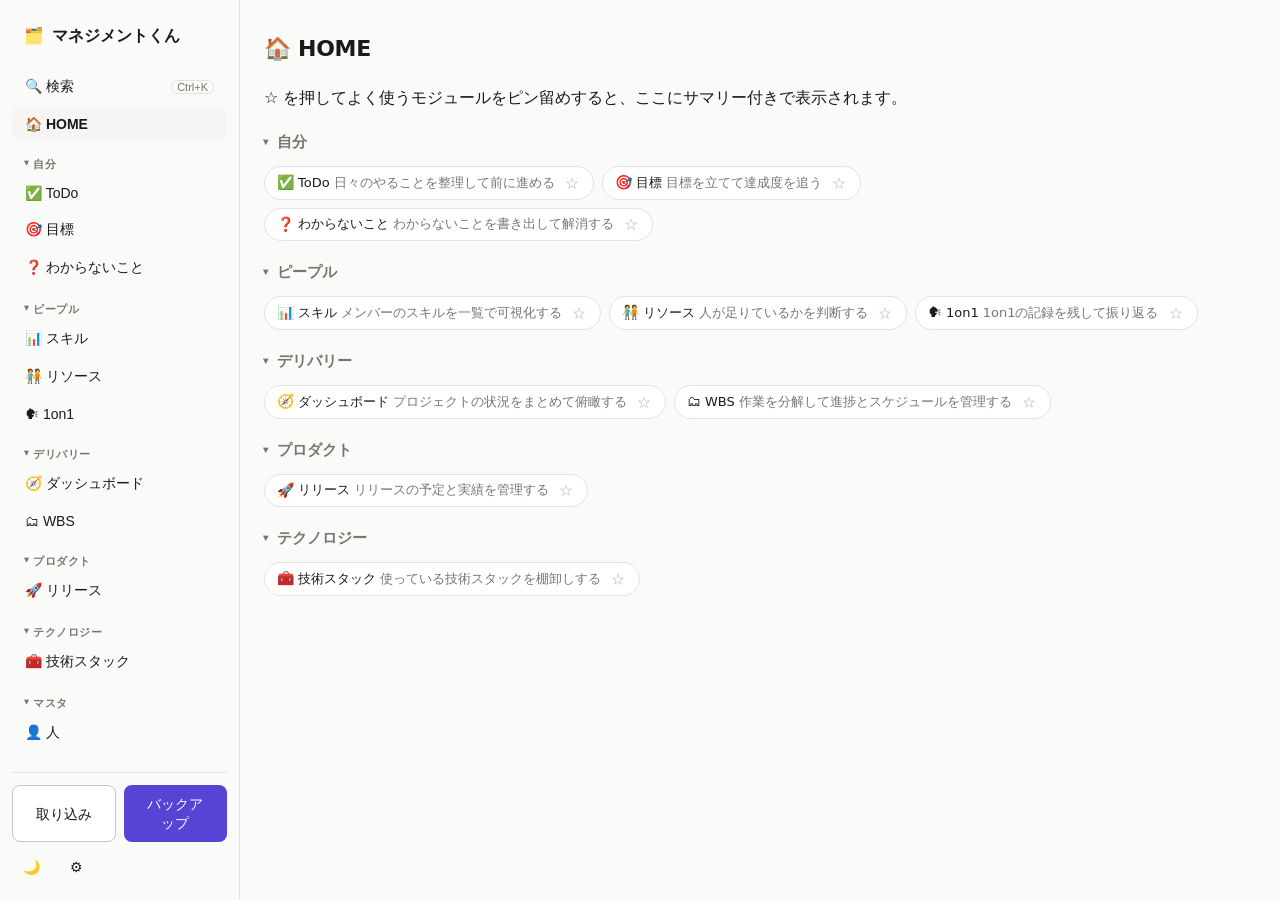
==== commit 2021937b: "feat: 設定をナビ末尾からテーマ切替の隣（mk-actions）へ移す 設定は「シェルの持ち物」でありモジュール／マスタではないため、動的に増減する モジュールナビ（#mk-nav）末尾ではなく、" ====
--- a/index.html
+++ b/index.html
@@ -20,7 +20,12 @@
         <button class="btn btn-secondary" id="btn-import">取り込み</button>
         <button class="btn btn-primary" id="btn-export">バックアップ</button>
       </div>
-      <button class="btn btn-ghost" id="btn-theme" title="テーマ切替">🌙</button>
+      <!-- シェルの持ち物（テーマ切替・設定）を1行に。設定はモジュール／マスタではなく
+           シェルの操作なので、ナビ末尾ではなくここに常設する（Issue #148）。 -->
+      <div class="mk-actions-tools">
+        <button class="btn btn-ghost" id="btn-theme" title="テーマ切替">🌙</button>
+        <button class="btn btn-ghost" id="btn-settings" title="設定" aria-label="設定">⚙</button>
+      </div>
     </div>
   </aside>
   <div class="mk-content">
@@ -33,9 +38,11 @@
   </div>
 </div>
 
-<!-- 配布プロファイル（マネージャ用・全部入り）。どのゾーン/モジュールを積むかを宣言する。
-     シェル（shared/shell.js）は window.MK_CONFIG を読んで描画するため、エントリを足しても
-     シェル本体の改修は不要（spec §1.5）。 -->
+<!-- 配布プロファイル（マネージャ用・全部入り）。プロファイル固有の宣言（次元・マスタ）だけを持つ。
+     ゾーン割当とモジュールのスクリプト読込は shared/manifest.js に単一ソース化した（Issue #137）。
+     zones を宣言しないので manifest の既定（マネージャ全部入り）が使われる。
+     シェル（shared/shell-*.js。責務別に分割・Issue #140）は window.MK_CONFIG を読んで描画するため、
+     エントリを足してもシェル本体の改修は不要（spec §1.5）。 -->
 <script>
 window.MK_CONFIG = {
   profile: "manager",
@@ -46,13 +53,6 @@
     // Product 次元（Issue #54）。master は既存の products マスタ（shared/products.js）に
     // 汎用解決される。scoped モジュールは追加時に実体化する（YAGNI・§3.7.6）。
     { dim: "product", label: "プロダクト", master: "products" },
-  ],
-  zones: [
-    { label: "自分", modules: ["todo", "goals", "questions"] },
-    { label: "ピープル", modules: ["skills", "resource", "oneonone"] },
-    { label: "デリバリー", modules: ["dashboard", "wbs"] },
-    { label: "プロダクト", modules: ["releases"] },
-    { label: "テクノロジー", modules: ["techstack"] },
   ],
   // マスタ（人・プロジェクト）はゾーン配下ではなく、settings と同列の「シェルレベル管理
   // グループ」として独立させる（spec §3.6 / Issue #46）。プロジェクトは wbs だけでなく
@@ -65,44 +65,8 @@
 };
 </script>
 
-<!-- 共有資産（classic script・window.MK 名前空間。spec §3.3） -->
-<script src="shared/core.js"></script>
-<script src="shared/store.js"></script>
-<script src="shared/scope.js"></script>
-<script src="shared/io.js"></script>
-<script src="shared/people.js"></script>
-<script src="shared/projects.js"></script>
-<script src="shared/products.js"></script>
-<script src="shared/search.js"></script>
-<script src="shared/allocations.js"></script>
-<script src="shared/demands.js"></script>
-<script src="shared/ui.js"></script>
-<script src="shared/sample.js"></script>
-<!-- モジュール（logic → view の順で読み込む。CONVENTIONS §1） -->
-<script src="modules/todo/logic.js"></script>
-<script src="modules/todo/view.js"></script>
-<script src="modules/goals/logic.js"></script>
-<script src="modules/goals/view.js"></script>
-<script src="modules/questions/logic.js"></script>
-<script src="modules/questions/view.js"></script>
-<script src="modules/dashboard/logic.js"></script>
-<script src="modules/dashboard/view.js"></script>
-<script src="modules/wbs/logic.js"></script>
-<script src="modules/wbs/view.js"></script>
-<script src="modules/skills/logic.js"></script>
-<script src="modules/skills/view.js"></script>
-<script src="modules/workload/logic.js"></script>
-<script src="modules/workload/view.js"></script>
-<script src="modules/resource/logic.js"></script>
-<script src="modules/resource/view.js"></script>
-<script src="modules/oneonone/logic.js"></script>
-<script src="modules/oneonone/view.js"></script>
-<script src="modules/techstack/logic.js"></script>
-<script src="modules/techstack/view.js"></script>
-<script src="modules/releases/logic.js"></script>
-<script src="modules/releases/view.js"></script>
-
-<!-- シェル（ブートストラップ・ルーター。プロファイル非依存） -->
-<script src="shared/shell.js"></script>
+<!-- 構成マニフェスト（単一ソース）。MK_CONFIG を読み、共有資産＋モジュール（logic→view）＋シェルを
+     読込順を保って動的に読み込む（Issue #137）。モジュール追加時にここへ <script> を足さない。 -->
+<script src="shared/manifest.js"></script>
 </body>
 </html>
--- a/shared/design.css
+++ b/shared/design.css
@@ -120,7 +120,8 @@
 .mk-actions { display: flex; flex-direction: column; gap: var(--space-xs); padding-top: var(--space-sm); border-top: 1px solid var(--color-hairline); }
 .mk-actions-data { display: flex; gap: var(--space-xs); }
 .mk-actions-data .btn { flex: 1 1 0; min-width: 0; }
-.mk-actions > #btn-theme { align-self: flex-start; }
+/* シェル操作（テーマ切替・設定）の並び。左寄せの小ボタン列（Issue #148） */
+.mk-actions-tools { display: flex; gap: var(--space-xs); }
 
 /* コンテンツ側: モバイル用 topbar（デスクトップでは隠す）＋ メイン。 */
 .mk-content { flex: 1; min-width: 0; display: flex; flex-direction: column; }
@@ -163,8 +164,17 @@
 .btn-secondary { border-color: var(--color-hairline-strong); color: var(--color-ink); background: var(--color-canvas); }
 .btn-ghost { color: var(--color-ink); padding: 7px 10px; border-radius: var(--rounded-sm); }
 .btn-ghost:hover { background: var(--color-surface); }
+/* 現在のビュー（例: 設定表示中）を示すアクティブ強調。ナビ項目と同じ表現に揃える（Issue #148） */
+.btn-ghost.active { background: var(--color-surface); font-weight: 600; }
 .btn-danger { color: var(--color-error); border-color: var(--color-hairline-strong); background: var(--color-canvas); }
 .btn:disabled { background: var(--color-hairline); color: var(--color-muted); cursor: default; }
+/* テキストをリンク風にみせるボタン（マスタ一覧→詳細への遷移など。Issue #83） */
+.mk-linklike {
+  font-family: inherit; font-size: inherit; font-weight: 600; line-height: inherit;
+  padding: 0; border: none; background: transparent; cursor: pointer;
+  color: var(--color-primary); text-align: left;
+}
+.mk-linklike:hover { text-decoration: underline; }
 
 /* ---- pill タブ ---- */
 .pill-tab {
@@ -203,15 +213,16 @@
   display: inline-block; font-size: 12px; padding: 2px 8px; border-radius: var(--rounded-sm);
   background: var(--tint-lavender); color: var(--color-charcoal); margin-right: 4px;
 }
-.chip-warn { background: var(--color-warning); color: #fff; }
-.chip-danger { background: var(--color-error); color: #fff; }
+.chip-warn { background: var(--color-warning); color: var(--color-on-primary); }
+.chip-danger { background: var(--color-error); color: var(--color-on-primary); }
 
 /* ---- トースト ---- */
 .mk-toasts { position: fixed; right: var(--space-xl); bottom: var(--space-xl); z-index: 1000; display: flex; flex-direction: column; gap: var(--space-xs); }
-.mk-toast { background: var(--color-ink); color: #fff; padding: 10px 16px; border-radius: var(--rounded-md); font-size: 14px; opacity: 0; transform: translateY(8px); transition: all .25s; box-shadow: rgba(15,15,15,.16) 0 8px 24px -6px; }
+.mk-toast { background: var(--color-ink); color: var(--color-canvas); padding: 10px 16px; border-radius: var(--rounded-md); font-size: 14px; opacity: 0; transform: translateY(8px); transition: all .25s; box-shadow: rgba(15,15,15,.16) 0 8px 24px -6px; }
 .mk-toast.show { opacity: 1; transform: translateY(0); }
-.mk-toast.error { background: var(--color-error); }
-.mk-toast.success { background: var(--color-success); }
+.mk-toast .btn { color: inherit; }
+.mk-toast.error { background: var(--color-error); color: var(--color-on-primary); }
+.mk-toast.success { background: var(--color-success); color: var(--color-on-primary); }
 
 /* ---- モーダル ---- */
 .mk-modal-overlay { position: fixed; inset: 0; background: rgba(15,15,15,.35); display: flex; align-items: center; justify-content: center; z-index: 500; padding: var(--space-md); }
@@ -247,6 +258,16 @@
 .mk-row .grow { flex: 1; min-width: 0; }
 .mk-row .sub { font-size: 13px; color: var(--color-steel); }
 .mk-muted { color: var(--color-muted); }
+
+/* ---- ナレッジ（Q→A）カード（questions・Issue #81）---- */
+.mk-know-card { padding: var(--space-md) var(--space-lg); border-bottom: 1px solid var(--color-hairline); background: var(--color-canvas); cursor: pointer; }
+.mk-know-card:hover { background: var(--color-surface-soft); }
+.mk-know-q { font-weight: 600; color: var(--color-ink); }
+.mk-know-q::before { content: "Q. "; color: var(--color-steel); }
+.mk-know-a { margin-top: var(--space-xxs); color: var(--color-slate); white-space: pre-wrap; }
+.mk-know-a::before { content: "A. "; color: var(--color-primary); font-weight: 600; }
+.mk-know-tags { margin-top: var(--space-xs); }
+.mk-know-progress { padding: var(--space-sm) var(--space-md); border-bottom: 1px solid var(--color-hairline); font-weight: 600; }
 .mk-section-title { font-size: 22px; font-weight: 600; margin: 0 0 var(--space-lg); }
 .mk-toolbar { display: flex; gap: var(--space-xs); align-items: center; flex-wrap: wrap; margin-bottom: var(--space-lg); }
 .mk-empty { color: var(--color-steel); padding: var(--space-xxl); text-align: center; }
@@ -290,8 +311,8 @@
 }
 .mk-home-attn:hover { opacity: .85; }
 .mk-home-attn:focus-visible { outline: 2px solid var(--color-primary); outline-offset: 2px; }
-.mk-home-attn.error { background: var(--color-error); color: #fff; }
-.mk-home-attn.warn { background: var(--color-warning); color: #fff; }
+.mk-home-attn.error { background: var(--color-error); color: var(--color-on-primary); }
+.mk-home-attn.warn { background: var(--color-warning); color: var(--color-on-primary); }
 .mk-home-attn.info { background: var(--color-surface); color: var(--color-slate); }
 .mk-home-attn-icon { font-size: 14px; }
 
@@ -456,9 +477,9 @@
 .wl-week { flex: 0 0 16px; height: 22px; border-radius: 2px; background: var(--color-surface); }
 .wl-week.today { outline: 2px solid var(--color-primary); outline-offset: -1px; }
 .wl-badge { font-size: 12px; font-weight: 600; padding: 2px 9px; border-radius: var(--rounded-full); }
-.wl-over { background: var(--color-error); color: #fff; }
-.wl-under { background: var(--color-warning); color: #fff; }
-.wl-ok { background: var(--color-success); color: #fff; }
+.wl-over { background: var(--color-error); color: var(--color-on-primary); }
+.wl-under { background: var(--color-warning); color: var(--color-on-primary); }
+.wl-ok { background: var(--color-success); color: var(--color-on-primary); }
 .wl-peak { font-size: 12px; color: var(--color-steel); }
 .wl-peak.hot { color: var(--color-error); font-weight: 600; }
 .wl-name.today { text-decoration: underline; text-decoration-color: var(--color-primary); text-underline-offset: 3px; }
@@ -468,6 +489,6 @@
 .mk-month-row { padding: var(--space-sm) 0; border-bottom: 1px solid var(--color-hairline); }
 .mk-month-row:last-child { border-bottom: none; }
 .mk-month-bar { position: relative; height: 10px; margin-top: 6px; border-radius: var(--rounded-full); background: var(--color-surface); overflow: hidden; }
-.mk-month-fill { height: 100%; background: rgba(86, 69, 212, 0.55); border-radius: var(--rounded-full); }
+.mk-month-fill { height: 100%; background: rgba(var(--color-primary-rgb), 0.55); border-radius: var(--rounded-full); }
 .mk-month-fill.tight { background: var(--color-warning); }
 .mk-month-fill.over { background: var(--color-error); }
